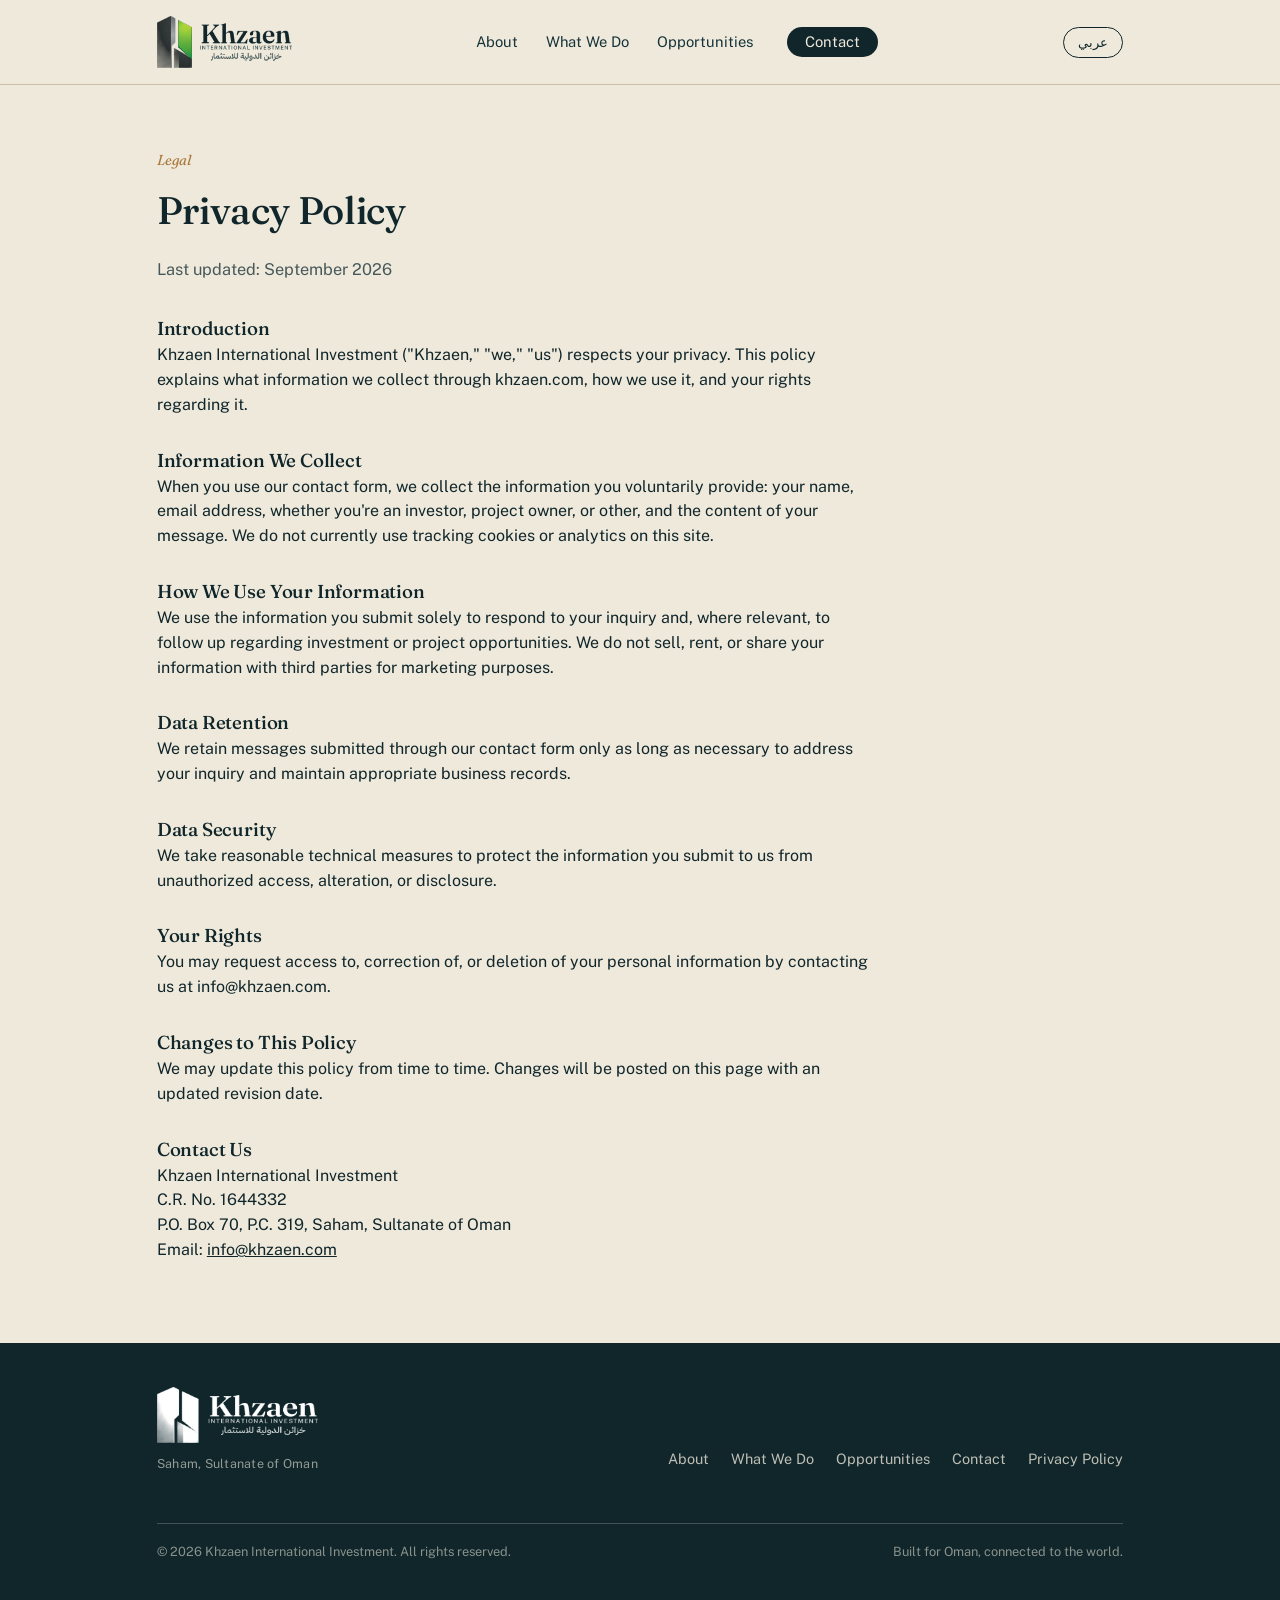
==== privacy.html @ 19c8a4bc "Add CR number, registered address, privacy policy, OG tags, favicon" ====
<!DOCTYPE html>
<html lang="en" dir="ltr">
<head>
<meta charset="UTF-8">
<meta name="viewport" content="width=device-width, initial-scale=1.0">
<title>Privacy Policy | Khzaen International Investment</title>
<meta name="description" content="Privacy Policy for Khzaen International Investment — how we collect, use, and protect information submitted through khzaen.com.">
<link rel="canonical" href="https://www.khzaen.com/privacy.html">

<link rel="icon" href="/favicon.ico" sizes="any">
<link rel="icon" type="image/png" sizes="32x32" href="/favicon-32x32.png">
<link rel="icon" type="image/png" sizes="16x16" href="/favicon-16x16.png">
<link rel="apple-touch-icon" sizes="180x180" href="/apple-touch-icon.png">

<link rel="stylesheet" href="styles.css?v=2">
</head>
<body>

<header class="site-header">
  <div class="wrap">
    <a href="index.html#top" class="brand" style="text-decoration:none;">
      <img src="assets/letterhead_logos/khzaen-logo-color.png" alt="Khzaen International Investment | خزائن الدولية للاستثمار" class="brand-logo">
    </a>

    <nav class="primary-nav">
      <a href="index.html#about"><span data-en>About</span><span data-ar>من نحن</span></a>
      <a href="index.html#what-we-do"><span data-en>What We Do</span><span data-ar>ماذا نقدم</span></a>
      <a href="index.html#sectors"><span data-en>Opportunities</span><span data-ar>الفرص</span></a>
      <a href="index.html#contact" class="nav-cta"><span data-en>Contact</span><span data-ar>تواصل معنا</span></a>
    </nav>

    <div class="header-controls">
      <button class="lang-toggle" id="langToggle" aria-label="Switch language">
        <span data-en>عربي</span>
        <span data-ar>English</span>
      </button>
      <button class="menu-btn" id="menuBtn" aria-label="Open menu" aria-expanded="false">
        <span></span><span></span><span></span>
      </button>
    </div>
  </div>

  <nav class="mobile-nav" id="mobileNav">
    <a href="index.html#about"><span data-en>About</span><span data-ar>من نحن</span></a>
    <a href="index.html#what-we-do"><span data-en>What We Do</span><span data-ar>ماذا نقدم</span></a>
    <a href="index.html#sectors"><span data-en>Opportunities</span><span data-ar>الفرص</span></a>
    <a href="index.html#contact"><span data-en>Contact</span><span data-ar>تواصل معنا</span></a>
  </nav>
</header>

<main id="top">
  <section class="about" style="padding-top:64px; padding-bottom:80px;">
    <div class="wrap">
      <div class="section-head" style="margin-bottom:32px;">
        <span class="kicker" data-en>Legal</span>
        <span class="kicker" data-ar>قانوني</span>
        <h2 data-en>Privacy Policy</h2>
        <h2 data-ar>سياسة الخصوصية</h2>
        <p><span data-en>Last updated: September 2026</span><span data-ar>آخر تحديث: سبتمبر 2026</span></p>
      </div>

      <div style="max-width:720px; display:flex; flex-direction:column; gap:28px;">

        <div>
          <h3><span data-en>Introduction</span><span data-ar>مقدمة</span></h3>
          <p><span data-en>Khzaen International Investment ("Khzaen," "we," "us") respects your privacy. This policy explains what information we collect through khzaen.com, how we use it, and your rights regarding it.</span><span data-ar>تحترم خزائن الدولية للاستثمار ("خزائن"، "نحن") خصوصيتكم. توضح هذه السياسة المعلومات التي نجمعها من خلال موقع khzaen.com، وكيفية استخدامها، وحقوقكم المتعلقة بها.</span></p>
        </div>

        <div>
          <h3><span data-en>Information We Collect</span><span data-ar>المعلومات التي نجمعها</span></h3>
          <p><span data-en>When you use our contact form, we collect the information you voluntarily provide: your name, email address, whether you're an investor, project owner, or other, and the content of your message. We do not currently use tracking cookies or analytics on this site.</span><span data-ar>عند استخدامكم لنموذج التواصل، نقوم بجمع المعلومات التي تقدمونها طواعية: الاسم، والبريد الإلكتروني، وما إذا كنتم مستثمرًا أو صاحب مشروع أو غير ذلك، ومحتوى الرسالة. لا يستخدم الموقع حاليًا أي ملفات تعريف ارتباط للتتبع أو أدوات تحليل.</span></p>
        </div>

        <div>
          <h3><span data-en>How We Use Your Information</span><span data-ar>كيفية استخدامنا لمعلوماتكم</span></h3>
          <p><span data-en>We use the information you submit solely to respond to your inquiry and, where relevant, to follow up regarding investment or project opportunities. We do not sell, rent, or share your information with third parties for marketing purposes.</span><span data-ar>نستخدم المعلومات التي تقدمونها فقط للرد على استفساراتكم، وعند الاقتضاء، للمتابعة بشأن فرص الاستثمار أو المشاريع. لا نقوم ببيع أو تأجير أو مشاركة معلوماتكم مع أطراف ثالثة لأغراض تسويقية.</span></p>
        </div>

        <div>
          <h3><span data-en>Data Retention</span><span data-ar>الاحتفاظ بالبيانات</span></h3>
          <p><span data-en>We retain messages submitted through our contact form only as long as necessary to address your inquiry and maintain appropriate business records.</span><span data-ar>نحتفظ بالرسائل المرسلة عبر نموذج التواصل للمدة اللازمة فقط لمعالجة استفساراتكم والحفاظ على السجلات التجارية المناسبة.</span></p>
        </div>

        <div>
          <h3><span data-en>Data Security</span><span data-ar>أمن البيانات</span></h3>
          <p><span data-en>We take reasonable technical measures to protect the information you submit to us from unauthorized access, alteration, or disclosure.</span><span data-ar>نتخذ تدابير تقنية معقولة لحماية المعلومات التي تقدمونها لنا من الوصول غير المصرح به أو التعديل أو الإفصاح.</span></p>
        </div>

        <div>
          <h3><span data-en>Your Rights</span><span data-ar>حقوقكم</span></h3>
          <p><span data-en>You may request access to, correction of, or deletion of your personal information by contacting us at info@khzaen.com.</span><span data-ar>يمكنكم طلب الاطلاع على معلوماتكم الشخصية أو تصحيحها أو حذفها من خلال التواصل معنا عبر info@khzaen.com.</span></p>
        </div>

        <div>
          <h3><span data-en>Changes to This Policy</span><span data-ar>التغييرات على هذه السياسة</span></h3>
          <p><span data-en>We may update this policy from time to time. Changes will be posted on this page with an updated revision date.</span><span data-ar>قد نقوم بتحديث هذه السياسة من وقت لآخر. سيتم نشر أي تغييرات في هذه الصفحة مع تاريخ تحديث جديد.</span></p>
        </div>

        <div>
          <h3><span data-en>Contact Us</span><span data-ar>تواصل معنا</span></h3>
          <p>
            <span data-en>Khzaen International Investment</span><span data-ar>خزائن الدولية للاستثمار</span><br>
            <span data-en>C.R. No. 1644332</span><span data-ar>رقم السجل التجاري: 1644332</span><br>
            <span data-en>P.O. Box 70, P.C. 319, Saham, Sultanate of Oman</span><span data-ar>ص.ب. 70، ر.ب. 319، صحم، سلطنة عُمان</span><br>
            <span data-en>Email:</span><span data-ar>البريد الإلكتروني:</span> <a href="mailto:info@khzaen.com">info@khzaen.com</a>
          </p>
        </div>

      </div>
    </div>
  </section>
</main>

<footer>
  <div class="wrap footer-grid">
    <div class="brand">
      <img src="assets/letterhead_logos/khzaen-logo-white.png" alt="Khzaen International Investment | خزائن الدولية للاستثمار" class="brand-logo brand-logo-footer">
      <p class="office-line">
        <span data-en>Saham, Sultanate of Oman</span>
        <span data-ar>صحم، سلطنة عُمان</span>
      </p>
    </div>
    <nav class="footer-nav">
      <a href="index.html#about"><span data-en>About</span><span data-ar>من نحن</span></a>
      <a href="index.html#what-we-do"><span data-en>What We Do</span><span data-ar>ماذا نقدم</span></a>
      <a href="index.html#sectors"><span data-en>Opportunities</span><span data-ar>الفرص</span></a>
      <a href="index.html#contact"><span data-en>Contact</span><span data-ar>تواصل معنا</span></a>
      <a href="privacy.html"><span data-en>Privacy Policy</span><span data-ar>سياسة الخصوصية</span></a>
    </nav>
    <div class="footer-meta">
      <span data-en>© 2026 Khzaen International Investment. All rights reserved.</span>
      <span data-ar>© 2026 خزائن الدولية للاستثمار. جميع الحقوق محفوظة.</span>
      <span data-en>Built for Oman, connected to the world.</span>
      <span data-ar>مبنية من عُمان، ومتصلة بالعالم.</span>
    </div>
  </div>
</footer>

<script src="script.js"></script>
</body>
</html>
---- styles.css ----
/* ============================================================
   Khzaen International Investment — stylesheet
   Palette: deep marine ink, warm stone paper, muted brass + rust
   ============================================================ */

@import url('https://fonts.googleapis.com/css2?family=Fraunces:ital,opsz,wght@0,9..144,400;0,9..144,500;0,9..144,600;1,9..144,500&family=Public+Sans:wght@400;500;600&family=Markazi+Text:wght@500;600;700&family=IBM+Plex+Sans+Arabic:wght@400;500;600&display=swap');

:root{
  --ink: #10262B;
  --ink-2: #16333A;
  --paper: #EFE9DB;
  --paper-2: #E4DCC8;
  --line: #CBC0A2;
  --line-on-ink: rgba(239,233,219,0.22);
  --brass: #A9793C;
  --brass-bright: #C08F4E;
  --rust: #7B3B2A;
  --ink-soft: #47585A;
  --paper-soft: rgba(239,233,219,0.72);

  --serif-en: 'Fraunces', serif;
  --sans-en: 'Public Sans', sans-serif;
  --serif-ar: 'Markazi Text', serif;
  --sans-ar: 'IBM Plex Sans Arabic', sans-serif;

  --max: 1120px;
  --edge: 6vw;
}

*{ box-sizing:border-box; }
html,body{ margin:0; padding:0; }

html{ scroll-behavior:smooth; }
@media (prefers-reduced-motion: reduce){
  html{ scroll-behavior:auto; }
  *{ animation-duration:0.001ms !important; transition-duration:0.001ms !important; }
}

body{
  background:var(--paper);
  color:var(--ink);
  font-family:var(--sans-en);
  line-height:1.55;
  -webkit-font-smoothing:antialiased;
}

html[lang="ar"] body{ font-family:var(--sans-ar); }

h1,h2,h3,.display{
  font-family:var(--serif-en);
  font-weight:500;
  color:var(--ink);
  margin:0;
  letter-spacing:-0.01em;
}
html[lang="ar"] h1, html[lang="ar"] h2, html[lang="ar"] h3, html[lang="ar"] .display{
  font-family:var(--serif-ar);
  font-weight:700;
  letter-spacing:0;
}

p{ margin:0; }
a{ color:inherit; }
ul{ margin:0; padding:0; list-style:none; }
button{ font-family:inherit; }

/* language toggling ------------------------------------------------ */
html[lang="en"] [data-ar]{ display:none; }
html[lang="ar"] [data-en]{ display:none; }
html[dir="rtl"] { direction:rtl; }

/* logical-property helpers so RTL flips automatically */
.wrap{
  max-width:var(--max);
  margin-inline:auto;
  padding-inline:var(--edge);
}

/* header ------------------------------------------------------------ */
.site-header{
  position:sticky; top:0; z-index:40;
  background:var(--paper-soft);
  backdrop-filter:blur(10px);
  border-bottom:1px solid var(--line);
}
.site-header .wrap{
  display:flex; align-items:center; justify-content:space-between;
  padding-block:16px;
}
.brand{ display:flex; flex-direction:column; line-height:1.1; }
.brand-logo{ display:block; height:52px; width:auto; }
.brand-logo-footer{ height:56px; margin-bottom:14px; }
.office-line{ margin:0; font-size:0.78rem; color:rgba(239,233,219,0.6); letter-spacing:0.02em; }
@media (max-width:860px){
  .brand-logo{ height:42px; }
  .brand-logo-footer{ height:44px; }
}

nav.primary-nav{ display:flex; align-items:center; gap:28px; }
nav.primary-nav a{
  text-decoration:none; font-size:0.92rem; color:var(--ink-2);
  position:relative; padding-block:4px;
}
nav.primary-nav a::after{
  content:""; position:absolute; inset-inline-start:0; bottom:-2px;
  width:0; height:1px; background:var(--brass); transition:width .25s ease;
}
nav.primary-nav a:hover::after{ width:100%; }

.lang-toggle{
  border:1px solid var(--ink); background:transparent; color:var(--ink);
  padding:7px 14px; border-radius:999px; font-size:0.82rem; cursor:pointer;
  transition:background .2s ease, color .2s ease;
}
.lang-toggle:hover{ background:var(--ink); color:var(--paper); }

.nav-cta{
  display:inline-block; background:var(--ink); color:var(--paper) !important;
  padding:9px 18px; border-radius:999px; font-size:0.85rem; text-decoration:none;
  margin-inline-start:6px;
}

.header-controls{ display:flex; align-items:center; gap:14px; }

.menu-btn{ display:none; background:none; border:none; cursor:pointer; padding:6px; }
.menu-btn span{ display:block; width:22px; height:1.5px; background:var(--ink); margin:5px 0; }

/* hero --------------------------------------------------------------- */
.hero{
  position:relative;
  padding-block:96px 72px;
  overflow:hidden;
}
.hero .wrap{ position:relative; z-index:2; }
.hero-photo-rotator{
  position:absolute; inset-inline-end:-4%; top:-4%;
  width:min(42vw, 560px); aspect-ratio: 600/560;
  border-radius:6px; overflow:hidden; z-index:1;
  box-shadow: 0 30px 60px -20px rgba(16,38,43,0.35);
  animation:riseIn 1.4s cubic-bezier(.16,1,.3,1) both;
}
.hero-photo{
  position:absolute; inset:0; width:100%; height:100%;
  object-fit:cover; opacity:0; transition:opacity 1.4s ease;
}
.hero-photo.is-active{ opacity:1; }
.hero-photo-scrim{
  position:absolute; inset:0;
  background:linear-gradient(200deg, rgba(16,38,43,0) 55%, rgba(16,38,43,0.55) 100%);
  pointer-events:none;
}
.hero-photo-tag{
  position:absolute; left:16px; bottom:16px; right:16px; z-index:2;
  background:rgba(16,38,43,0.72); color:var(--paper);
  font-size:0.8rem; padding:8px 14px; border-radius:999px;
  display:inline-block; width:fit-content;
  max-width:calc(100% - 32px);
}
html[dir="rtl"] .hero-photo-tag{ left:auto; right:16px; }
@keyframes riseIn{
  from{ transform:translateY(26px); opacity:0; }
  to{ transform:translateY(0); opacity:0.9; }
}
.hero-inner{ max-width:640px; }
.hero h1{
  font-size:clamp(2.2rem, 4.6vw, 3.6rem);
  line-height:1.08;
  animation:fadeUp .9s cubic-bezier(.16,1,.3,1) both .1s;
}
html[lang="ar"] .hero h1{ line-height:1.3; font-size:clamp(2.1rem, 4.6vw, 3.5rem); }
.hero p.lede{
  margin-top:22px; font-size:1.08rem; color:var(--ink-2); max-width:52ch;
  animation:fadeUp .9s cubic-bezier(.16,1,.3,1) both .22s;
}
@keyframes fadeUp{ from{ opacity:0; transform:translateY(12px);} to{opacity:1; transform:translateY(0);} }

.hero-ctas{ display:flex; gap:14px; margin-top:34px; flex-wrap:wrap; }
.btn{
  display:inline-flex; align-items:center; gap:8px;
  padding:13px 24px; border-radius:999px; font-size:0.95rem;
  text-decoration:none; cursor:pointer; border:1px solid transparent;
  transition:transform .18s ease, background .2s ease, color .2s ease, border-color .2s ease;
}
.btn:hover{ transform:translateY(-1px); }
.btn-primary{ background:var(--ink); color:var(--paper); }
.btn-primary:hover{ background:var(--ink-2); }
.btn-ghost{ border-color:var(--ink); color:var(--ink); }
.btn-ghost:hover{ background:var(--ink); color:var(--paper); }

/* section rhythm ------------------------------------------------------ */
section{ padding-block:76px; }
.section-head{ max-width:640px; margin-bottom:44px; }
.section-head .kicker{
  display:block; font-size:0.9rem; color:var(--brass); margin-bottom:10px; font-family:var(--serif-en); font-style:italic;
}
html[lang="ar"] .section-head .kicker{ font-family:var(--serif-ar); font-style:normal; }
.section-head h2{ font-size:clamp(1.7rem, 3vw, 2.4rem); }
.section-head p{ margin-top:16px; color:var(--ink-soft); font-size:1.02rem; max-width:56ch; }

.rule{ border:none; border-top:1px solid var(--line); }

/* about / pillars ------------------------------------------------------ */
.about{ background:var(--paper); }
.about-grid{ display:grid; grid-template-columns:1.1fr 1fr; gap:64px; align-items:start; }
.about-body p{ font-size:1.05rem; color:var(--ink-2); max-width:52ch; }

.pillars{ display:flex; flex-direction:column; }
.pillar{ padding-block:22px; border-top:1px solid var(--line); }
.pillar:last-child{ border-bottom:1px solid var(--line); }
.pillar h3{ font-size:1.1rem; font-weight:600; margin-bottom:8px; }
.pillar p{ color:var(--ink-soft); font-size:0.96rem; }

/* what we do — numbered pipeline ---------------------------------------- */
.pipeline{ background:var(--ink); color:var(--paper); }
.pipeline .section-head h2{ color:var(--paper); }
.pipeline .section-head p{ color:rgba(239,233,219,0.72); }
.pipeline .section-head .kicker{ color:var(--brass-bright); }

.pipeline-list{ display:flex; flex-direction:column; }
.pipeline-item{
  display:grid; grid-template-columns:64px 1fr; gap:28px;
  padding-block:28px; border-top:1px solid var(--line-on-ink);
}
.pipeline-item:last-child{ border-bottom:1px solid var(--line-on-ink); }
.pipeline-num{
  font-family:var(--serif-en); font-size:1.6rem; color:var(--brass-bright); font-weight:500;
}
html[lang="ar"] .pipeline-num{ font-family:var(--serif-ar); }
.pipeline-item h3{ color:var(--paper); font-size:1.15rem; font-weight:600; margin-bottom:8px; }
.pipeline-item p{ color:rgba(239,233,219,0.78); max-width:58ch; font-size:0.98rem; }

/* sectors ---------------------------------------------------------------- */
.sectors{ background:var(--paper-2); position:relative; }
.sector-grid{
  display:grid; grid-template-columns:repeat(2, 1fr); gap:0;
  border-top:1px solid var(--line);
}
.sector-item{
  border-bottom:1px solid var(--line);
  padding:20px 4px;
  display:flex; align-items:baseline; justify-content:space-between; gap:12px;
}
.sector-item:nth-child(odd){ border-inline-end:1px solid var(--line); padding-inline-end:24px; }
.sector-item:nth-child(even){ padding-inline-start:24px; }
.sector-name{ font-size:1.02rem; font-weight:500; }
.sector-tag{ font-size:0.82rem; color:var(--ink-soft); white-space:nowrap; }

/* contact ------------------------------------------------------------------ */
.contact{ background:var(--paper); }
.contact-grid{ display:grid; grid-template-columns:0.9fr 1.1fr; gap:64px; }
.contact-info p{ color:var(--ink-soft); max-width:44ch; margin-top:14px; }
.contact-detail{ margin-top:30px; }
.contact-detail dt{ font-size:0.82rem; color:var(--ink-soft); margin-top:16px; }
.contact-detail dd{ margin:2px 0 0; font-size:1.02rem; }

form.contact-form{ display:flex; flex-direction:column; gap:16px; }
.form-row{ display:grid; grid-template-columns:1fr 1fr; gap:16px; }
label{ display:block; font-size:0.85rem; color:var(--ink-soft); margin-bottom:6px; }
input, select, textarea{
  width:100%; border:1px solid var(--line); background:transparent;
  padding:12px 14px; border-radius:8px; font-size:0.98rem; color:var(--ink);
  font-family:inherit;
}
input:focus, select:focus, textarea:focus{
  outline:2px solid var(--brass); outline-offset:1px; border-color:var(--brass);
}
textarea{ min-height:120px; resize:vertical; }
.form-note{ font-size:0.82rem; color:var(--ink-soft); margin-top:4px; }

/* footer --------------------------------------------------------------------- */
footer{ background:var(--ink); color:var(--paper); padding-block:44px; }
.footer-grid{ display:flex; justify-content:space-between; align-items:flex-end; flex-wrap:wrap; gap:24px; }

.footer-nav{ display:flex; gap:22px; flex-wrap:wrap; }
.footer-nav a{ text-decoration:none; color:rgba(239,233,219,0.78); font-size:0.9rem; }
.footer-meta{ width:100%; border-top:1px solid var(--line-on-ink); margin-top:28px; padding-top:18px;
  display:flex; justify-content:space-between; flex-wrap:wrap; gap:10px; font-size:0.8rem; color:rgba(239,233,219,0.55); }

/* responsive ------------------------------------------------------------------ */
@media (max-width:860px){
  nav.primary-nav{ display:none; }
  .menu-btn{ display:block; }
  .about-grid, .contact-grid{ grid-template-columns:1fr; gap:40px; }
  .sector-grid{ grid-template-columns:1fr; }
  .sector-item:nth-child(odd){ border-inline-end:none; padding-inline-end:4px; }
  .sector-item:nth-child(even){ padding-inline-start:4px; }
  .pipeline-item{ grid-template-columns:44px 1fr; gap:18px; }
  .form-row{ grid-template-columns:1fr; }
  .hero-photo-rotator{ display:none; }
}

/* mobile nav drawer ------------------------------------------------------------ */
.mobile-nav{
  display:none; flex-direction:column; gap:2px;
  background:var(--paper); border-bottom:1px solid var(--line);
  padding:8px var(--edge) 18px;
}
.mobile-nav.open{ display:flex; }
.mobile-nav a{ padding:12px 0; text-decoration:none; color:var(--ink); border-top:1px solid var(--line); font-size:0.98rem; }
.mobile-nav a:first-child{ border-top:none; }
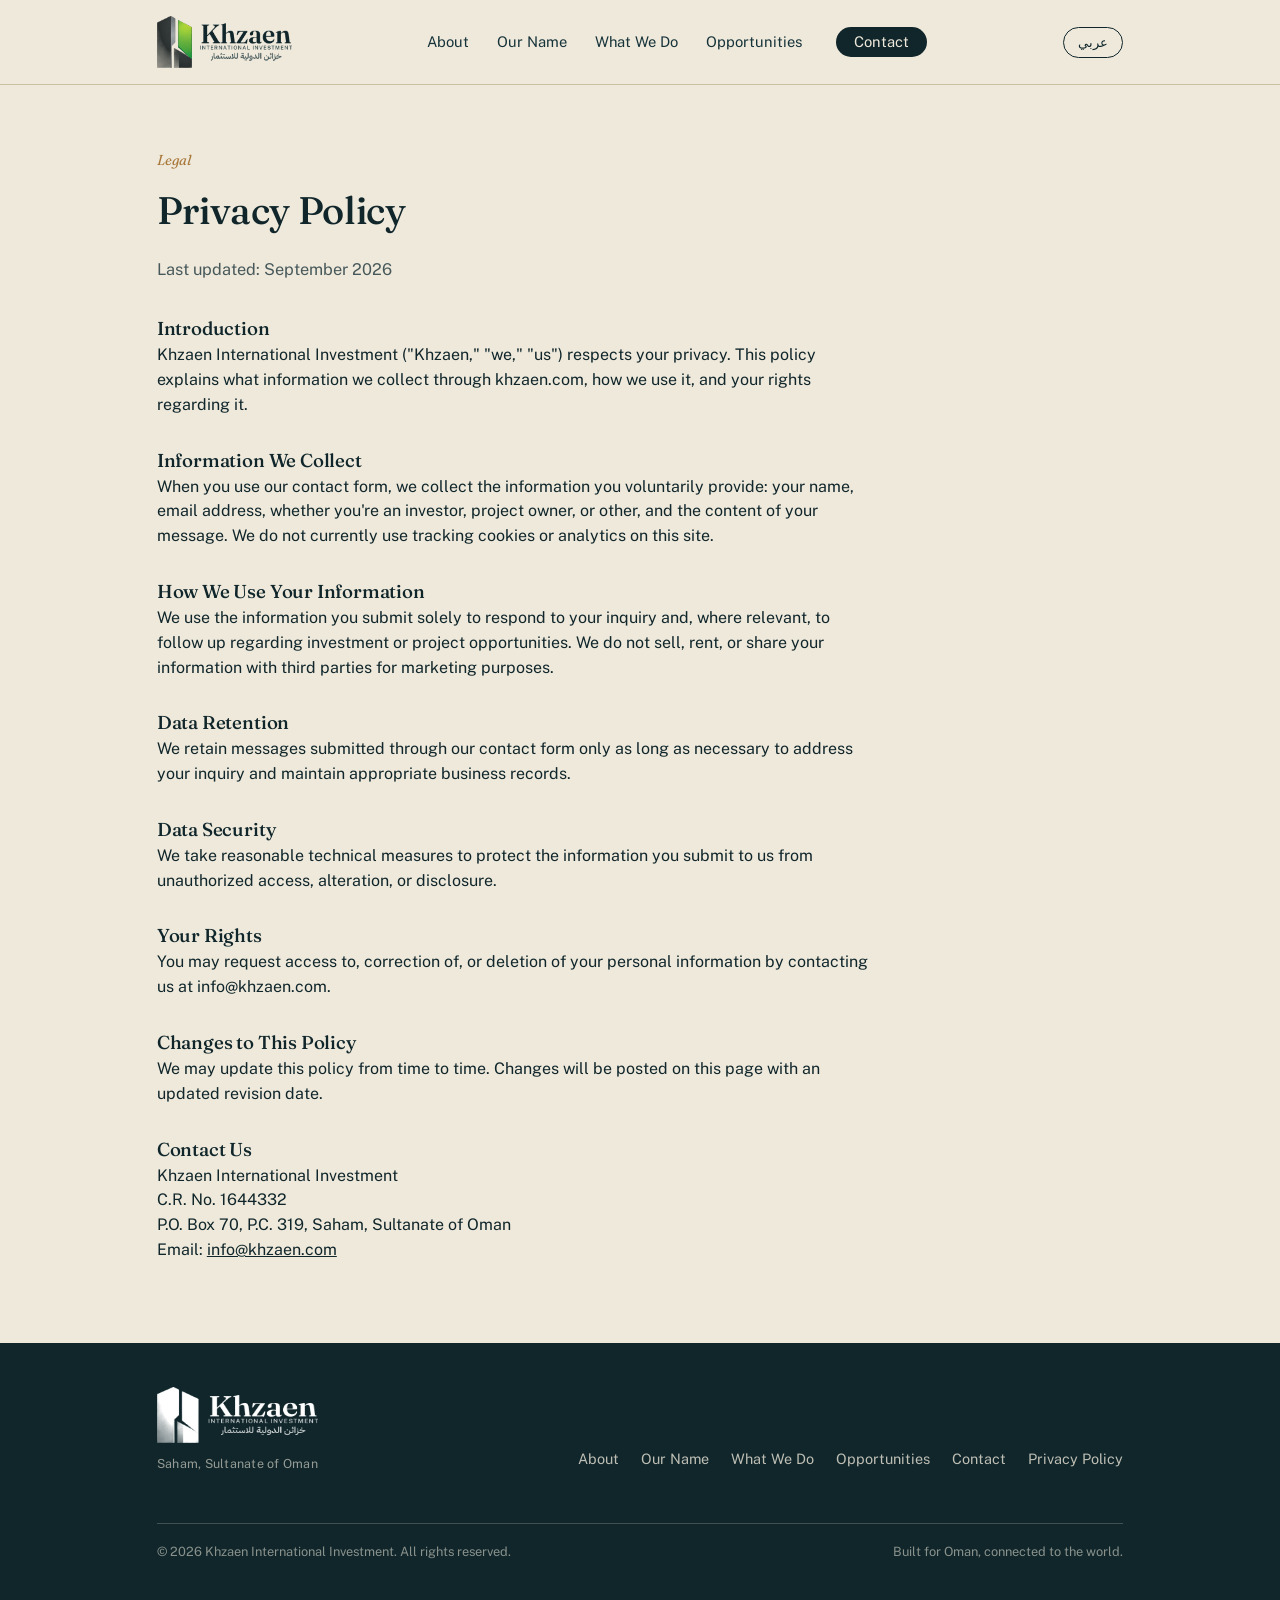
==== commit dd6ed9c4: "Add Our Name page telling the story behind the Khzaen name" ====
--- a/privacy.html
+++ b/privacy.html
@@ -12,7 +12,7 @@
 <link rel="icon" type="image/png" sizes="16x16" href="/favicon-16x16.png">
 <link rel="apple-touch-icon" sizes="180x180" href="/apple-touch-icon.png">
 
-<link rel="stylesheet" href="styles.css?v=2">
+<link rel="stylesheet" href="styles.css?v=3">
 </head>
 <body>
 
@@ -24,6 +24,7 @@
 
     <nav class="primary-nav">
       <a href="index.html#about"><span data-en>About</span><span data-ar>من نحن</span></a>
+      <a href="our-name.html"><span data-en>Our Name</span><span data-ar>اسمنا</span></a>
       <a href="index.html#what-we-do"><span data-en>What We Do</span><span data-ar>ماذا نقدم</span></a>
       <a href="index.html#sectors"><span data-en>Opportunities</span><span data-ar>الفرص</span></a>
       <a href="index.html#contact" class="nav-cta"><span data-en>Contact</span><span data-ar>تواصل معنا</span></a>
@@ -42,6 +43,7 @@
 
   <nav class="mobile-nav" id="mobileNav">
     <a href="index.html#about"><span data-en>About</span><span data-ar>من نحن</span></a>
+    <a href="our-name.html"><span data-en>Our Name</span><span data-ar>اسمنا</span></a>
     <a href="index.html#what-we-do"><span data-en>What We Do</span><span data-ar>ماذا نقدم</span></a>
     <a href="index.html#sectors"><span data-en>Opportunities</span><span data-ar>الفرص</span></a>
     <a href="index.html#contact"><span data-en>Contact</span><span data-ar>تواصل معنا</span></a>
@@ -122,6 +124,7 @@
     </div>
     <nav class="footer-nav">
       <a href="index.html#about"><span data-en>About</span><span data-ar>من نحن</span></a>
+      <a href="our-name.html"><span data-en>Our Name</span><span data-ar>اسمنا</span></a>
       <a href="index.html#what-we-do"><span data-en>What We Do</span><span data-ar>ماذا نقدم</span></a>
       <a href="index.html#sectors"><span data-en>Opportunities</span><span data-ar>الفرص</span></a>
       <a href="index.html#contact"><span data-en>Contact</span><span data-ar>تواصل معنا</span></a>
--- a/styles.css
+++ b/styles.css
@@ -256,16 +256,44 @@
 form.contact-form{ display:flex; flex-direction:column; gap:16px; }
 .form-row{ display:grid; grid-template-columns:1fr 1fr; gap:16px; }
 label{ display:block; font-size:0.85rem; color:var(--ink-soft); margin-bottom:6px; }
-input, select, textarea{
+input, textarea{
   width:100%; border:1px solid var(--line); background:transparent;
   padding:12px 14px; border-radius:8px; font-size:0.98rem; color:var(--ink);
   font-family:inherit;
 }
+select{
+  width:100%; border:1px solid var(--line); background:var(--paper);
+  padding:12px 14px; border-radius:8px; font-size:0.98rem; color:var(--ink);
+  font-family:inherit; cursor:pointer;
+}
 input:focus, select:focus, textarea:focus{
   outline:2px solid var(--brass); outline-offset:1px; border-color:var(--brass);
 }
 textarea{ min-height:120px; resize:vertical; }
 .form-note{ font-size:0.82rem; color:var(--ink-soft); margin-top:4px; }
+
+fieldset.role-group{ border:none; margin:0; padding:0; }
+fieldset.role-group legend{ display:block; font-size:0.85rem; color:var(--ink-soft); margin-bottom:8px; padding:0; }
+.role-hint{ font-size:0.8rem; opacity:0.75; }
+.role-options{ display:grid; grid-template-columns:1fr 1fr; gap:8px; }
+.role-option{
+  display:flex; align-items:flex-start; gap:8px;
+  border:1px solid var(--line); border-radius:8px;
+  padding:8px 10px; font-size:0.86rem; line-height:1.3; cursor:pointer;
+  transition:border-color .15s ease, background .15s ease;
+}
+.role-option input[type="checkbox"]{
+  width:14px; height:14px; margin:2px 0 0; flex-shrink:0; cursor:pointer; accent-color:var(--brass);
+}
+.role-option:has(input:checked){
+  border-color:var(--brass); background:rgba(169,121,60,0.08);
+}
+.role-option:has(input:focus-visible){
+  outline:2px solid var(--brass); outline-offset:2px;
+}
+@media (max-width:600px){
+  .role-options{ grid-template-columns:1fr; }
+}
 
 /* footer --------------------------------------------------------------------- */
 footer{ background:var(--ink); color:var(--paper); padding-block:44px; }
